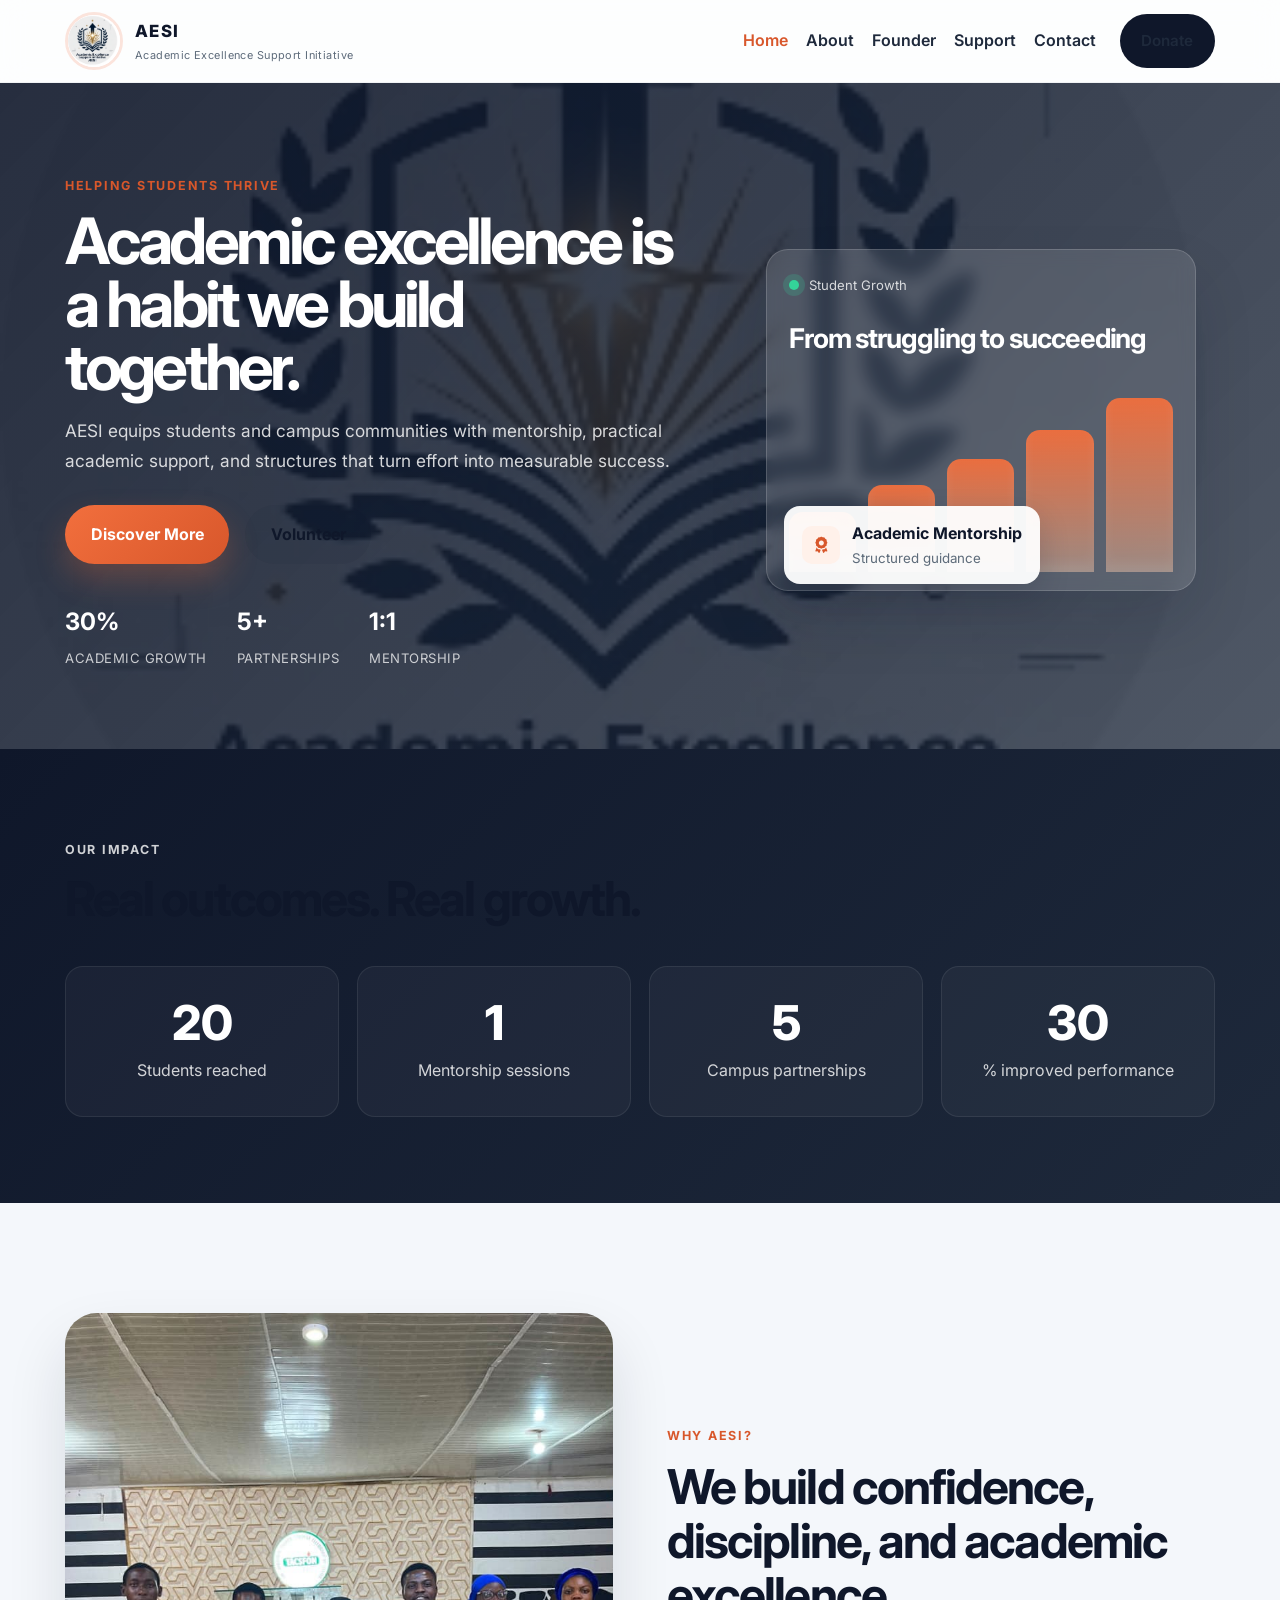
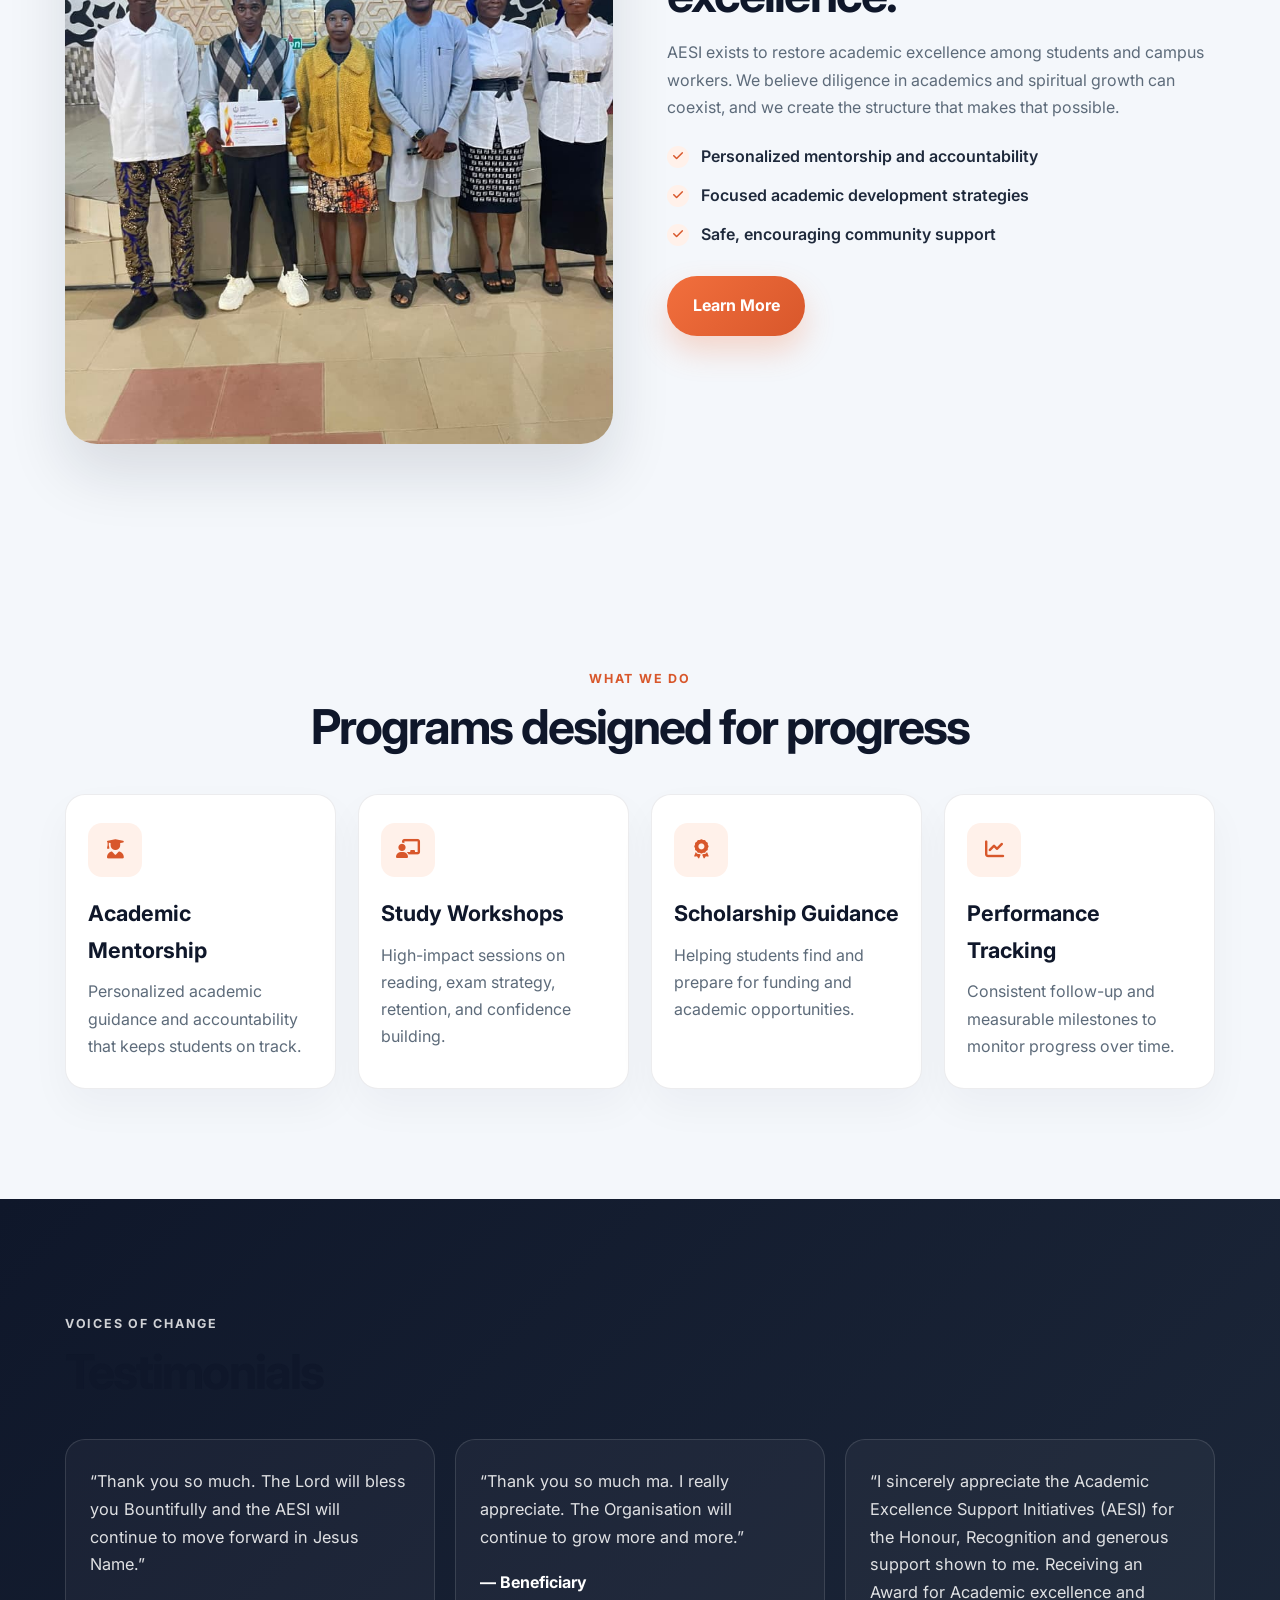
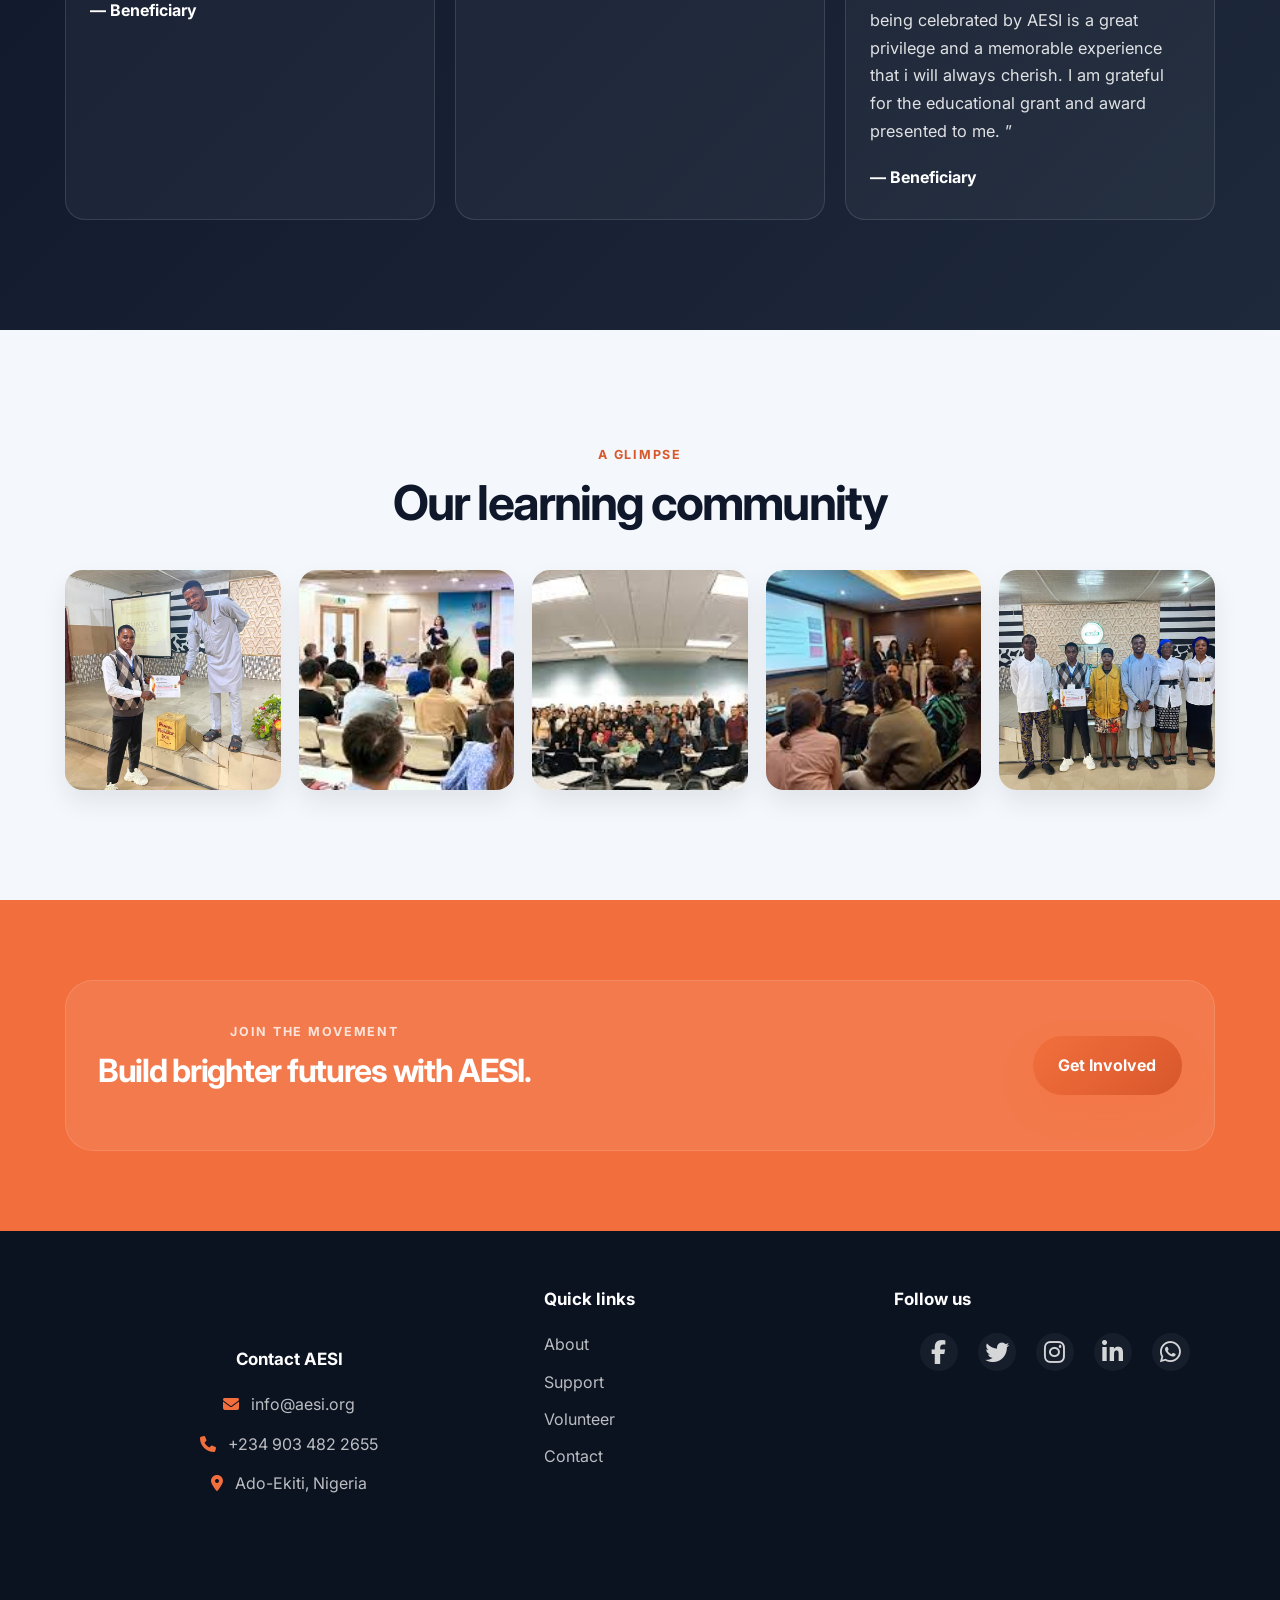
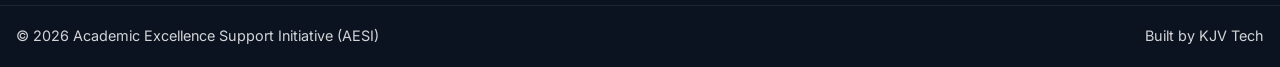
==== index.html @ e49e8447 "Initial commit" ====
<!DOCTYPE html>
<html lang="en">
<head>
  <meta charset="UTF-8">
  <meta name="viewport" content="width=device-width, initial-scale=1.0">
  <meta name="description" content="Academic Excellence Support Initiative (AESI) empowers students and campus communities through mentorship, academic support, and practical growth opportunities.">
  <title>Academic Excellence Support Initiative (AESI)</title>
  <link rel="preconnect" href="https://fonts.googleapis.com">
  <link rel="preconnect" href="https://fonts.gstatic.com" crossorigin>
  <link href="https://fonts.googleapis.com/css2?family=Inter:wght@400;500;600;700;800&display=swap" rel="stylesheet">
  <link rel="stylesheet" href="css/style.css">
  <link rel="stylesheet" href="https://cdnjs.cloudflare.com/ajax/libs/font-awesome/6.4.0/css/all.min.css">
</head>
<body>
  <header class="site-header">
    <div class="container nav-wrap">
      <a href="index.html" class="brand" aria-label="AESI home">
        <img src="images/logo.jpg" alt="AESI Logo" class="logo">
        <div>
          <span class="brand-name">AESI</span>
          <small>Academic Excellence Support Initiative</small>
        </div>
      </a>

      <button class="nav-toggle" aria-label="Toggle navigation" aria-expanded="false">
        <span></span>
        <span></span>
        <span></span>
      </button>

      <nav class="main-nav" aria-label="Main navigation">
        <ul>
          <li><a href="index.html" class="active">Home</a></li>
          <li><a href="about.html">About</a></li>
          <li><a href="founder.html">Founder</a></li>
          <li><a href="support.html">Support</a></li>
          <li><a href="contact.html">Contact</a></li>
        </ul>
        <a href="support.html" class="nav-cta">Donate</a>
      </nav>
    </div>
  </header>

  <main>
    <section class="hero">
      <div class="container hero-grid">
        <div class="hero-copy reveal">
          <span class="eyebrow">Helping students thrive</span>
          <h1>Academic excellence is a habit we build together.</h1>
          <p>
            AESI equips students and campus communities with mentorship, practical academic support,
            and structures that turn effort into measurable success.
          </p>
          <div class="hero-actions">
            <a href="about.html" class="btn primary">Discover More</a>
            <a href="volunteer.html" class="btn secondary">Volunteer</a>
          </div>
          <ul class="hero-metrics">
            <li><strong>30%</strong><span>academic growth</span></li>
            <li><strong>5+</strong><span>partnerships</span></li>
            <li><strong>1:1</strong><span>mentorship</span></li>
          </ul>
        </div>

        <div class="hero-visual reveal">
          <div class="hero-card main-card">
            <div class="card-top">
              <span class="status-dot"></span>
              <span>Student Growth</span>
            </div>
            <h3>From struggling to succeeding</h3>
            <div class="chart-bars" aria-label="Academic progress chart">
              <span style="height: 35%"></span>
              <span style="height: 50%"></span>
              <span style="height: 65%"></span>
              <span style="height: 82%"></span>
              <span style="height: 100%"></span>
            </div>
          </div>
          <div class="floating-badge">
            <i class="fas fa-award"></i>
            <div>
              <strong>Academic Mentorship</strong>
              <small>Structured guidance</small>
            </div>
          </div>
        </div>
      </div>
    </section>

    <section class="impact-section section-dark reveal">
      <div class="container">
        <div class="section-heading">
          <span class="eyebrow light">Our impact</span>
          <h2>Real outcomes. Real growth.</h2>
        </div>
        <div class="impact-grid">
          <div class="impact-item">
            <h3 class="counter" data-target="20">0+</h3>
            <p>Students reached</p>
          </div>
          <div class="impact-item">
            <h3 class="counter" data-target="1">0</h3>
            <p>Mentorship sessions</p>
          </div>
          <div class="impact-item">
            <h3 class="counter" data-target="5">0</h3>
            <p>Campus partnerships</p>
          </div>
          <div class="impact-item">
            <h3 class="counter" data-target="30">0</h3>
            <p>% improved performance</p>
          </div>
        </div>
      </div>
    </section>

    <section class="section why-section reveal">
      <div class="container why-grid">
        <div class="why-visual reveal">
          <img src="images/student.jpg" alt="Students studying together" class="why-img">
        </div>
        <div class="why-content reveal">
          <span class="eyebrow">Why AESI?</span>
          <h2>We build confidence, discipline, and academic excellence.</h2>
          <p>
            AESI exists to restore academic excellence among students and campus workers. We believe diligence in academics and spiritual growth can coexist, and we create the structure that makes that possible.
          </p>
          <ul class="check-list">
            <li>Personalized mentorship and accountability</li>
            <li>Focused academic development strategies</li>
            <li>Safe, encouraging community support</li>
          </ul>
          <a href="about.html" class="btn primary">Learn More</a>
        </div>
      </div>
    </section>

    <section class="section programs-section reveal">
      <div class="container">
        <div class="section-heading center">
          <span class="eyebrow">What we do</span>
          <h2>Programs designed for progress</h2>
        </div>

        <div class="program-grid">
          <article class="card reveal">
            <div class="icon-wrap"><i class="fas fa-user-graduate"></i></div>
            <h3>Academic Mentorship</h3>
            <p>Personalized academic guidance and accountability that keeps students on track.</p>
          </article>
          <article class="card reveal">
            <div class="icon-wrap"><i class="fas fa-chalkboard-teacher"></i></div>
            <h3>Study Workshops</h3>
            <p>High-impact sessions on reading, exam strategy, retention, and confidence building.</p>
          </article>
          <article class="card reveal">
            <div class="icon-wrap"><i class="fas fa-award"></i></div>
            <h3>Scholarship Guidance</h3>
            <p>Helping students find and prepare for funding and academic opportunities.</p>
          </article>
          <article class="card reveal">
            <div class="icon-wrap"><i class="fas fa-chart-line"></i></div>
            <h3>Performance Tracking</h3>
            <p>Consistent follow-up and measurable milestones to monitor progress over time.</p>
          </article>
        </div>
      </div>
    </section>

    <section class="section testimonials-section section-dark reveal">
      <div class="container">
        <div class="section-heading">
          <span class="eyebrow light">Voices of change</span>
          <h2>Testimonials</h2>
        </div>

        <div class="testimonial-grid">
          <div class="testimonial-card reveal">
            <p>“Thank you so much. The Lord will bless you Bountifully and the AESI will continue to move forward in Jesus Name.”</p>
            <h4>— Beneficiary</h4>
          </div>
          <div class="testimonial-card reveal">
            <p>“Thank you so much ma. I really appreciate. The Organisation will continue to grow more and more.”</p>
            <h4>— Beneficiary</h4>
          </div>
          <div class="testimonial-card reveal">
            <p>“I sincerely appreciate the Academic Excellence Support Initiatives (AESI) for the Honour, Recognition
              and generous support shown to me. Receiving an Award for Academic excellence and being celebrated by AESI is a great privilege and a memorable
              experience that i will always cherish. I am grateful for the educational grant and award presented to me. ”</p>
            <h4>— Beneficiary</h4>
          </div>
        </div>
      </div>
    </section>

    <section class="section gallery-section reveal">
      <div class="container">
        <div class="section-heading center">
          <span class="eyebrow">A glimpse</span>
          <h2>Our learning community</h2>
        </div>

        <div class="gallery-grid">
          <img src="images/gallery1.jpg" alt="AESI community activity" class="gallery-img reveal">
          <img src="images/gallery2.jpg" alt="Students collaborating" class="gallery-img reveal">
          <img src="images/gallery3.jpg" alt="Mentorship session" class="gallery-img reveal">
          <img src="images/gallery4.jpg" alt="Academic support discussion" class="gallery-img reveal">
          <img src="images/gallery5.jpg" alt="Academic excellence session" class="gallery-img reveal">
        </div>
      </div>
    </section>

    <section class="cta-section reveal">
      <div class="container cta-box">
        <div>
          <span class="eyebrow light">Join the movement</span>
          <h2>Build brighter futures with AESI.</h2>
        </div>
        <button id="ctaBtn" class="cta-button">Get Involved</button>
      </div>
    </section>
  </main>

  <footer class="site-footer">
    <div class="container footer-grid">
      <div class="contact-details reveal">
        <h3>Contact AESI</h3>
        <p><i class="fas fa-envelope"></i> <a href="mailto:info@aesi.org">info@aesi.org</a></p>
        <p><i class="fas fa-phone"></i> <a href="tel:+2349034822655">+234 903 482 2655</a></p>
        <p><i class="fas fa-map-marker-alt"></i> Ado-Ekiti, Nigeria</p>
      </div>

      <div class="footer-links reveal">
        <h3>Quick links</h3>
        <ul>
          <li><a href="about.html">About</a></li>
          <li><a href="support.html">Support</a></li>
          <li><a href="volunteer.html">Volunteer</a></li>
          <li><a href="contact.html">Contact</a></li>
        </ul>
      </div>

      <div class="footer-social reveal">
        <h3>Follow us</h3>
        <div class="social-links">
          <a href="#" aria-label="Facebook"><i class="fab fa-facebook-f"></i></a>
          <a href="#" aria-label="Twitter"><i class="fab fa-twitter"></i></a>
          <a href="#" aria-label="Instagram"><i class="fab fa-instagram"></i></a>
          <a href="#" aria-label="LinkedIn"><i class="fab fa-linkedin-in"></i></a>
          <a href="#" aria-label="WhatsApp"><i class="fab fa-whatsapp"></i></a>
        </div>
      </div>
    </div>

    <div class="footer-bottom">
      <p>© <span id="currentYear">2026</span> Academic Excellence Support Initiative (AESI)</p>
      <p>Built by KJV Tech</p>
    </div>
  </footer>

  <script src="js/script.js"></script>
</body>
</html>
---- css/style.css ----
:root {
  --primary: #f26f3d;
  --primary-dark: #d8572b;
  --primary-soft: #fff1ea;
  --secondary: #0f172a;
  --secondary-soft: #1e293b;
  --text: #1b2430;
  --muted: #5d6b7a;
  --bg: #f4f7fb;
  --surface: #ffffff;
  --surface-alt: #edf3ff;
  --border: rgba(15, 23, 42, 0.08);
  --shadow: 0 30px 60px rgba(15, 23, 42, 0.12);
  --radius: 22px;
}

* {
  margin: 0;
  padding: 0;
  box-sizing: border-box;
}

html {
  scroll-behavior: smooth;
}

body {
  font-family: 'Inter', sans-serif;
  background: var(--bg);
  color: var(--text);
  line-height: 1.7;
}

a {
  color: inherit;
  text-decoration: none;
}

img {
  max-width: 100%;
  display: block;
}

button, input, textarea, select {
  font: inherit;
}

.container {
  width: min(1150px, calc(100% - 32px));
  margin: 0 auto;
}

.section {
  padding: 110px 0;
}

.section-heading {
  margin-bottom: 40px;
}

.section-heading.center {
  text-align: center;
}

.section-heading h2 {
  font-size: clamp(2rem, 4vw, 3rem);
  line-height: 1.15;
  letter-spacing: -0.04em;
  color: var(--secondary);
  margin-top: 8px;
}

.eyebrow {
  display: inline-flex;
  align-items: center;
  gap: 8px;
  font-size: 0.78rem;
  letter-spacing: 0.14em;
  text-transform: uppercase;
  font-weight: 700;
  color: var(--primary-dark);
}

.eyebrow.light {
  color: rgba(255, 255, 255, 0.8);
}

.site-header {
  position: sticky;
  top: 0;
  z-index: 20;
  background: rgba(255, 255, 255, 0.8);
  backdrop-filter: blur(12px);
  border-bottom: 1px solid rgba(15, 23, 42, 0.05);
}

.nav-wrap {
  display: flex;
  align-items: center;
  justify-content: space-between;
  gap: 26px;
  min-height: 82px;
}

.brand {
  display: inline-flex;
  align-items: center;
  gap: 12px;
  min-width: 0;
}

.logo {
  width: 58px;
  height: 58px;
  object-fit: cover;
  border-radius: 50%;
  border: 3px solid rgba(242, 111, 61, 0.18);
}

.brand-name {
  display: block;
  font-size: 1.05rem;
  font-weight: 800;
  letter-spacing: 0.08em;
  color: var(--secondary);
  text-transform: uppercase;
}

.brand small {
  display: block;
  color: var(--muted);
  font-size: 0.68rem;
  letter-spacing: 0.04em;
}

.main-nav {
  display: flex;
  align-items: center;
  gap: 24px;
}

.main-nav ul {
  display: flex;
  list-style: none;
  gap: 18px;
  align-items: center;
}

.main-nav a {
  color: var(--secondary-soft);
  font-weight: 600;
  transition: color 0.2s ease;
}

.main-nav a:hover,
.main-nav a.active {
  color: var(--primary-dark);
}

.nav-cta,
.btn,
.cta-button {
  display: inline-flex;
  align-items: center;
  justify-content: center;
  border-radius: 999px;
  transition: transform 0.2s ease, box-shadow 0.2s ease, background 0.2s ease;
  border: none;
  cursor: pointer;
}

.nav-cta {
  background: var(--secondary);
  color: var(--surface);
  padding: 0.85rem 1.35rem;
  font-size: 0.95rem;
  font-weight: 700;
}

.btn,
.cta-button {
  padding: 1rem 1.6rem;
  font-weight: 700;
}

.btn.primary,
.cta-button {
  background: linear-gradient(135deg, var(--primary), var(--primary-dark));
  color: #fff;
  box-shadow: 0 15px 30px rgba(242, 111, 61, 0.25);
}

.btn.secondary {
  background: rgba(15, 23, 42, 0.06);
  color: var(--secondary);
}

.nav-cta:hover,
.btn:hover,
.cta-button:hover {
  transform: translateY(-2px);
}

.hero {
  position: relative;
  padding: 88px 0 80px;
  background: linear-gradient(135deg, rgba(15, 23, 42, 0.9), rgba(30, 41, 59, 0.78)), url('../images/hero.jpg') center/cover no-repeat;
  color: #fff;
}

.hero-grid {
  display: grid;
  grid-template-columns: 1.15fr 0.85fr;
  align-items: center;
  gap: 48px;
}

.hero-copy h1 {
  font-size: clamp(2.8rem, 5vw, 5rem);
  line-height: 0.98;
  letter-spacing: -0.06em;
  margin: 12px 0 18px;
  max-width: 620px;
}

.hero-copy p {
  max-width: 620px;
  font-size: 1.08rem;
  color: rgba(255, 255, 255, 0.82);
}

.hero-actions {
  display: flex;
  flex-wrap: wrap;
  gap: 16px;
  margin-top: 30px;
}

.hero-metrics {
  list-style: none;
  display: flex;
  flex-wrap: wrap;
  gap: 30px;
  margin-top: 38px;
}

.hero-metrics li {
  display: flex;
  flex-direction: column;
  gap: 4px;
}

.hero-metrics strong {
  font-size: 1.5rem;
  color: #fff;
}

.hero-metrics span {
  font-size: 0.82rem;
  color: rgba(255, 255, 255, 0.75);
  letter-spacing: 0.04em;
  text-transform: uppercase;
}

.hero-visual {
  position: relative;
  display: flex;
  justify-content: center;
  align-items: center;
  min-height: 430px;
}

.hero-card {
  width: min(100%, 430px);
  background: rgba(255, 255, 255, 0.12);
  border: 1px solid rgba(255, 255, 255, 0.16);
  backdrop-filter: blur(8px);
  border-radius: var(--radius);
  padding: 24px 22px 18px;
  box-shadow: var(--shadow);
}

.card-top {
  display: flex;
  align-items: center;
  gap: 10px;
  font-size: 0.82rem;
  color: rgba(255, 255, 255, 0.8);
  margin-bottom: 20px;
}

.status-dot {
  width: 10px;
  height: 10px;
  border-radius: 50%;
  background: #34d399;
  box-shadow: 0 0 0 6px rgba(52, 211, 153, 0.2);
}

.hero-card h3 {
  font-size: 1.7rem;
  margin-bottom: 20px;
  letter-spacing: -0.04em;
}

.chart-bars {
  height: 190px;
  display: flex;
  align-items: end;
  justify-content: space-between;
  gap: 12px;
  padding-top: 16px;
}

.chart-bars span {
  display: block;
  width: 100%;
  border-radius: 14px 14px 0 0;
  background: linear-gradient(180deg, rgba(242, 111, 61, 0.95), rgba(255, 196, 160, 0.4));
  box-shadow: inset 0 -8px 12px rgba(255, 255, 255, 0.08);
}

.floating-badge {
  position: absolute;
  left: 8%;
  bottom: 12%;
  display: inline-flex;
  align-items: center;
  gap: 12px;
  background: rgba(255, 255, 255, 0.95);
  color: var(--secondary);
  border-radius: 16px;
  padding: 14px 18px;
  box-shadow: 0 12px 30px rgba(15, 23, 42, 0.18);
}

.floating-badge i {
  display: inline-flex;
  width: 38px;
  height: 38px;
  align-items: center;
  justify-content: center;
  border-radius: 10px;
  background: var(--primary-soft);
  color: var(--primary-dark);
  font-size: 1rem;
}

.floating-badge strong,
.floating-badge small {
  display: block;
}

.floating-badge small {
  color: var(--muted);
}

.section-dark {
  background: linear-gradient(135deg, var(--secondary), var(--secondary-soft));
  color: #fff;
}

.impact-section {
  padding: 86px 0;
}

.impact-grid {
  display: grid;
  grid-template-columns: repeat(4, minmax(180px, 1fr));
  gap: 18px;
  margin-top: 24px;
}

.impact-item {
  background: rgba(255, 255, 255, 0.04);
  border: 1px solid rgba(255, 255, 255, 0.08);
  border-radius: 18px;
  padding: 32px 18px;
  text-align: center;
}

.impact-item .counter {
  color: #fff;
  font-size: clamp(2rem, 5vw, 3rem);
  line-height: 1;
  margin-bottom: 10px;
  font-weight: 800;
}

.impact-item p {
  color: rgba(255, 255, 255, 0.8);
}

.why-grid {
  display: grid;
  grid-template-columns: 1fr 1fr;
  gap: 54px;
  align-items: center;
}

.why-img {
  width: 100%;
  height: 100%;
  min-height: 420px;
  object-fit: cover;
  border-radius: 32px;
  box-shadow: var(--shadow);
}

.why-content h2 {
  font-size: clamp(2rem, 4vw, 3rem);
  letter-spacing: -0.04em;
  margin: 12px 0 18px;
  line-height: 1.12;
  color: var(--secondary);
}

.why-content p {
  color: var(--muted);
  margin-bottom: 22px;
}

.check-list {
  list-style: none;
  margin-bottom: 28px;
  display: grid;
  gap: 12px;
}

.check-list li {
  display: flex;
  align-items: center;
  gap: 12px;
  color: var(--secondary-soft);
  font-weight: 600;
}

.check-list li::before {
  content: '\f00c';
  font-family: 'Font Awesome 6 Free';
  font-weight: 900;
  width: 22px;
  height: 22px;
  display: inline-flex;
  align-items: center;
  justify-content: center;
  border-radius: 50%;
  background: var(--primary-soft);
  color: var(--primary-dark);
  font-size: 0.72rem;
}

.program-grid {
  display: grid;
  grid-template-columns: repeat(4, minmax(220px, 1fr));
  gap: 22px;
}

.card {
  background: var(--surface);
  border: 1px solid var(--border);
  border-radius: 20px;
  padding: 28px 22px;
  box-shadow: 0 18px 40px rgba(15, 23, 42, 0.04);
  transition: transform 0.2s ease, box-shadow 0.2s ease;
}

.card:hover {
  transform: translateY(-8px);
  box-shadow: 0 24px 40px rgba(15, 23, 42, 0.08);
}

.icon-wrap {
  width: 54px;
  height: 54px;
  border-radius: 14px;
  display: inline-flex;
  align-items: center;
  justify-content: center;
  background: var(--primary-soft);
  color: var(--primary-dark);
  font-size: 1.2rem;
  margin-bottom: 18px;
}

.card h3 {
  font-size: 1.35rem;
  margin-bottom: 10px;
  color: var(--secondary);
}

.card p {
  color: var(--muted);
}

.testimonial-grid {
  display: grid;
  grid-template-columns: repeat(3, minmax(220px, 1fr));
  gap: 20px;
}

.testimonial-card {
  border-radius: 20px;
  background: rgba(255, 255, 255, 0.04);
  border: 1px solid rgba(255, 255, 255, 0.12);
  padding: 28px 24px;
}

.testimonial-card p {
  color: rgba(255, 255, 255, 0.86);
  margin-bottom: 18px;
  font-size: 1.02rem;
}

.testimonial-card h4 {
  color: #fff;
  font-weight: 700;
}

.gallery-grid {
  display: grid;
  grid-template-columns: repeat(5, minmax(150px, 1fr));
  gap: 18px;
}

.gallery-img {
  width: 100%;
  height: 220px;
  object-fit: cover;
  border-radius: 18px;
  box-shadow: 0 12px 26px rgba(15, 23, 42, 0.08);
  transition: transform 0.25s ease;
}

.gallery-img:hover {
  transform: translateY(-6px);
}

.cta-section {
  background: linear-gradient(135deg, var(--primary), var(--primary-dark));
  padding: 28px 0;
}

.cta-box {
  display: flex;
  align-items: center;
  justify-content: space-between;
  gap: 24px;
  border-radius: 28px;
  background: rgba(255, 255, 255, 0.08);
  border: 1px solid rgba(255, 255, 255, 0.12);
  padding: 36px 32px;
}

.cta-box h2 {
  color: #fff;
  font-size: clamp(1.8rem, 3vw, 2.5rem);
  letter-spacing: -0.04em;
}

.site-footer {
  background: #0b1220;
  color: rgba(255, 255, 255, 0.82);
  padding-top: 54px;
}

.footer-grid {
  display: grid;
  grid-template-columns: 1.4fr 1fr 1fr;
  gap: 30px;
  padding-bottom: 38px;
}

.site-footer h3 {
  color: #fff;
  margin-bottom: 18px;
  font-size: 1.06rem;
}

.contact-details p,
.footer-links li,
.footer-social a {
  color: rgba(255, 255, 255, 0.72);
}

.contact-details p + p {
  margin-top: 12px;
}

.contact-details i {
  margin-right: 10px;
  color: var(--primary);
}

.footer-links ul {
  list-style: none;
  display: grid;
  gap: 10px;
}

.social-links {
  display: flex;
  flex-wrap: wrap;
  gap: 10px;
}

.social-links a {
  display: inline-flex;
  align-items: center;
  justify-content: center;
  width: 38px;
  height: 38px;
  border-radius: 50%;
  background: rgba(255, 255, 255, 0.05);
  color: #fff;
}

.footer-bottom {
  border-top: 1px solid rgba(255, 255, 255, 0.08);
  display: flex;
  align-items: center;
  justify-content: space-between;
  gap: 16px;
  padding: 18px 16px;
  text-align: center;
  font-size: 0.9rem;
}

.nav-toggle {
  display: none;
  width: 46px;
  height: 46px;
  border: none;
  background: rgba(15, 23, 42, 0.06);
  border-radius: 12px;
  justify-content: center;
  align-items: center;
  flex-direction: column;
  gap: 5px;
  cursor: pointer;
}

.nav-toggle span {
  width: 22px;
  height: 2px;
  background: var(--secondary);
  display: block;
  border-radius: 99px;
}

.reveal {
  opacity: 0;
  transform: translateY(28px);
  transition: opacity 0.8s ease, transform 0.8s ease;
}

.reveal.active {
  opacity: 1;
  transform: translateY(0);
}

@media (max-width: 980px) {
  .hero-grid,
  .why-grid,
  .program-grid,
  .testimonial-grid,
  .footer-grid {
    grid-template-columns: 1fr 1fr;
  }

  .program-grid {
    grid-template-columns: repeat(2, minmax(220px, 1fr));
  }

  .testimonial-grid {
    grid-template-columns: 1fr;
  }

  .gallery-grid {
    grid-template-columns: repeat(3, minmax(150px, 1fr));
  }
}

@media (max-width: 760px) {
  .nav-toggle {
    display: inline-flex;
  }

  .main-nav {
    position: absolute;
    left: 16px;
    right: 16px;
    top: calc(100% + 10px);
    padding: 18px 16px;
    background: rgba(255, 255, 255, 0.96);
    border: 1px solid var(--border);
    border-radius: 18px;
    box-shadow: var(--shadow);
    display: none;
    flex-direction: column;
    align-items: stretch;
  }

  .main-nav.open {
    display: flex;
  }

  .main-nav ul {
    flex-direction: column;
    align-items: flex-start;
    gap: 10px;
  }

  .main-nav .nav-cta {
    width: 100%;
    margin-top: 10px;
  }

  .hero-grid,
  .why-grid,
  .impact-grid,
  .program-grid,
  .footer-grid,
  .cta-box {
    grid-template-columns: 1fr;
    display: grid;
  }

  .hero {
    padding-top: 60px;
  }

  .hero-visual {
    min-height: 300px;
  }

  .floating-badge {
    left: 12px;
    bottom: 20px;
  }

  .gallery-grid {
    grid-template-columns: repeat(2, minmax(150px, 1fr));
  }

  .footer-bottom {
    flex-direction: column;
  }
}

@media (max-width: 480px) {
  .section {
    padding: 82px 0;
  }

  .hero-copy h1 {
    font-size: 2.5rem;
  }

  .hero-actions {
    flex-direction: column;
    align-items: stretch;
  }

  .btn,
  .cta-button,
  .nav-cta {
    width: 100%;
  }

  .gallery-grid {
    grid-template-columns: 1fr;
  }
}

@media (prefers-reduced-motion: reduce) {
  html {
    scroll-behavior: auto;
  }

  *, *::before, *::after {
    animation-duration: 0.01ms !important;
    animation-iteration-count: 1 !important;
    transition-duration: 0.01ms !important;
  }
}

.page-banner {
  background: linear-gradient(135deg, rgba(15, 23, 42, 0.92), rgba(30, 41, 59, 0.82)), url('../images/hero.jpg') center/cover no-repeat;
  padding: 96px 0 72px;
  color: #fff;
}

.page-banner-inner {
  max-width: 760px;
}

.page-banner h1 {
  font-size: clamp(2.4rem, 4vw, 4.1rem);
  line-height: 1.05;
  letter-spacing: -0.06em;
  margin: 12px 0 16px;
}

.page-banner p {
  color: rgba(255, 255, 255, 0.82);
  font-size: 1.06rem;
}

.section-soft {
  background: #eef4ff;
}

.intro-block {
  max-width: 860px;
}

.intro-block p {
  color: var(--muted);
  font-size: 1.08rem;
}

.mission-grid {
  display: grid;
  grid-template-columns: repeat(2, minmax(260px, 1fr));
  gap: 22px;
}

.info-card {
  background: var(--surface);
  border: 1px solid var(--border);
  border-radius: 20px;
  padding: 32px 24px;
  box-shadow: 0 18px 40px rgba(15, 23, 42, 0.04);
}

.primary-card {
  background: linear-gradient(135deg, var(--primary), var(--primary-dark));
  color: #fff;
}

.primary-card p,
.primary-card .eyebrow {
  color: rgba(255, 255, 255, 0.82);
}

.primary-card h3,
.info-card h3 {
  margin: 14px 0 12px;
  line-height: 1.3;
  font-size: clamp(1.5rem, 2vw, 2rem);
}

.primary-card p,
.info-card p {
  color: var(--muted);
}

.values-grid {
  display: grid;
  grid-template-columns: repeat(4, minmax(200px, 1fr));
  gap: 22px;
  margin-top: 24px;
}

.value-card {
  background: var(--surface);
  color: var(--secondary);
  border-radius: 20px;
  padding: 26px 18px;
  border: 1px solid var(--border);
  box-shadow: 0 18px 40px rgba(15, 23, 42, 0.04);
}

.section-dark .value-card {
  background: rgba(255, 255, 255, 0.04);
  border-color: rgba(255, 255, 255, 0.12);
  color: #fff;
}

.value-card i {
  display: inline-flex;
  margin-bottom: 16px;
  color: var(--primary-dark);
}

.value-card h4 {
  margin-bottom: 8px;
  font-size: 1.2rem;
}

.value-card p {
  color: inherit;
  opacity: 0.8;
}

.process-list {
  max-width: 760px;
  margin: 0 auto;
  list-style: none;
  display: grid;
  gap: 16px;
  counter-reset: step;
}

.process-list li {
  background: var(--surface);
  border: 1px solid var(--border);
  border-radius: 18px;
  padding: 18px 24px;
  font-weight: 600;
  color: var(--secondary);
  display: flex;
  gap: 16px;
  align-items: center;
}

.process-list li::before {
  counter-increment: step;
  content: counter(step);
  width: 34px;
  height: 34px;
  border-radius: 50%;
  display: inline-flex;
  align-items: center;
  justify-content: center;
  background: var(--primary-soft);
  color: var(--primary-dark);
  font-weight: 800;
}

.timeline-section {
  background: #f6f8fb;
}

.timeline-container {
  position: relative;
  max-width: 760px;
  margin: 30px auto 0;
  padding-left: 34px;
}

.timeline-container::before {
  content: '';
  position: absolute;
  left: 8px;
  top: 0;
  width: 3px;
  height: 100%;
  background: rgba(242, 111, 61, 0.25);
}

.timeline-item {
  position: relative;
  margin-bottom: 28px;
  background: var(--surface);
  border: 1px solid var(--border);
  border-radius: 18px;
  padding: 18px 20px 18px 30px;
  opacity: 0;
  transform: translateX(-22px);
  transition: all 0.8s ease;
}

.timeline-item::before {
  content: '';
  position: absolute;
  left: -23px;
  top: 18px;
  width: 16px;
  height: 16px;
  border-radius: 50%;
  background: var(--primary);
  border: 4px solid #fff;
  box-shadow: 0 0 0 4px rgba(242, 111, 61, 0.15);
}

.timeline-date {
  font-weight: 800;
  color: var(--primary-dark);
  margin-bottom: 6px;
}

.timeline-content h3 {
  font-size: 1.25rem;
  margin-bottom: 6px;
  color: var(--secondary);
}

.timeline-content p {
  color: var(--muted);
}

.timeline-item.active {
  opacity: 1;
  transform: translateX(0);
}

.founder-container {
  display: grid;
  grid-template-columns: 0.9fr 1.1fr;
  align-items: center;
  gap: 38px;
}

.founder-image img {
  width: 100%;
  max-width: 420px;
  border-radius: 28px;
  box-shadow: var(--shadow);
  margin: 0 auto;
}

.founder-message h2 {
  font-size: clamp(2rem, 3vw, 2.8rem);
  letter-spacing: -0.04em;
  color: var(--secondary);
  margin: 10px 0 12px;
}

.founder-message h4 {
  font-size: 1.05rem;
  color: var(--primary-dark);
  margin-bottom: 18px;
}

.founder-message p {
  color: var(--muted);
  margin-bottom: 28px;
}

.founder-video {
  padding-top: 0;
}

.video-container {
  position: relative;
  width: min(840px, 100%);
  margin: 0 auto;
  border-radius: 24px;
  overflow: hidden;
  box-shadow: var(--shadow);
  background: #000;
}

.video-container iframe {
  width: 100%;
  min-height: 420px;
  border: none;
  display: block;
}

.contact-grid,
.donate-layout,
.volunteer-layout,
.contribution-grid {
  display: grid;
  grid-template-columns: 0.95fr 1.05fr;
  gap: 30px;
  align-items: start;
}

.contact-points {
  display: grid;
  gap: 18px;
  margin-top: 28px;
}

.contact-item {
  display: flex;
  gap: 16px;
  align-items: flex-start;
  padding: 20px 18px;
  border-radius: 18px;
  background: var(--surface);
  border: 1px solid var(--border);
}

.contact-item i {
  display: inline-flex;
  width: 42px;
  height: 42px;
  align-items: center;
  justify-content: center;
  border-radius: 12px;
  background: var(--primary-soft);
  color: var(--primary-dark);
}

.contact-item h3 {
  margin-bottom: 6px;
  color: var(--secondary);
}

.form-shell {
  background: var(--surface);
  border: 1px solid var(--border);
  padding: 24px;
  border-radius: 22px;
  box-shadow: 0 20px 48px rgba(15, 23, 42, 0.04);
}

.form-shell h3 {
  color: var(--secondary);
  font-size: 1.6rem;
  margin-bottom: 16px;
}

.modern-form {
  display: grid;
  gap: 12px;
}

.modern-form label {
  font-weight: 600;
  color: var(--secondary);
}

.modern-form input,
.modern-form select,
.modern-form textarea {
  width: 100%;
  border: 1px solid rgba(15, 23, 42, 0.12);
  background: #f8fafc;
  border-radius: 12px;
  padding: 0.9rem 1rem;
  color: var(--secondary);
  transition: border-color 0.2s ease, box-shadow 0.2s ease;
}

.modern-form input:focus,
.modern-form select:focus,
.modern-form textarea:focus {
  outline: none;
  border-color: rgba(242, 111, 61, 0.5);
  box-shadow: 0 0 0 4px rgba(242, 111, 61, 0.12);
}

.modern-form textarea {
  min-height: 120px;
  resize: vertical;
}

.alt-shell {
  background: linear-gradient(180deg, #fff7f3, #fffaf6);
}

.donation-copy,
.volunteer-copy {
  padding-right: 12px;
}

.donation-copy p,
.volunteer-copy p {
  color: var(--muted);
  margin-bottom: 24px;
}

.mini-stats {
  display: flex;
  gap: 18px;
  flex-wrap: wrap;
}

.mini-stats div {
  background: var(--surface);
  border: 1px solid var(--border);
  border-radius: 16px;
  padding: 20px 18px;
  min-width: 160px;
}

.mini-stats strong {
  display: block;
  font-size: 1.4rem;
  color: var(--secondary);
}

.mini-stats span {
  color: var(--muted);
  font-size: 0.9rem;
}

.support-cards {
  display: grid;
  grid-template-columns: repeat(3, minmax(220px, 1fr));
  gap: 24px;
  margin-top: 32px;
}

.support-cards .card {
  text-align: left;
}

.support-cards .card .btn {
  margin-top: 18px;
}

.impact-counters {
  display: grid;
  grid-template-columns: repeat(3, minmax(180px, 1fr));
  gap: 18px;
  margin-top: 28px;
}

.counter-card {
  background: linear-gradient(135deg, var(--primary), var(--primary-dark));
  border-radius: 18px;
  padding: 30px 20px;
  text-align: center;
  color: #fff;
}

.counter-card h3 {
  font-size: clamp(2rem, 4vw, 3rem);
  margin-bottom: 8px;
}

.counter-card p {
  color: rgba(255, 255, 255, 0.8);
}

.bank-card {
  max-width: 760px;
  margin: 0 auto;
  background: var(--surface);
  border: 1px solid var(--border);
  border-radius: 24px;
  box-shadow: var(--shadow);
  padding: 30px 24px;
}

.bank-card h2 {
  margin-bottom: 20px;
  color: var(--secondary);
}

.bank-row {
  display: flex;
  justify-content: space-between;
  gap: 16px;
  padding: 18px 0;
  border-bottom: 1px solid rgba(15, 23, 42, 0.08);
}

.bank-row span {
  color: var(--muted);
}

.bank-row strong {
  color: var(--secondary);
  text-align: right;
}

.bank-card p {
  margin-top: 18px;
  color: var(--muted);
}

.thankyou-section {
  min-height: calc(100vh - 200px);
  display: grid;
  place-items: center;
  padding: 80px 16px;
}

.thankyou-card {
  max-width: 620px;
  width: 100%;
  background: var(--surface);
  border: 1px solid var(--border);
  border-radius: 24px;
  box-shadow: var(--shadow);
  padding: 42px 28px;
  text-align: center;
}

.thankyou-card i {
  display: inline-flex;
  width: 76px;
  height: 76px;
  border-radius: 50%;
  align-items: center;
  justify-content: center;
  background: rgba(52, 211, 153, 0.12);
  color: #0f9f6e;
  font-size: 2.3rem;
  margin-bottom: 18px;
}

.thankyou-card h1 {
  color: var(--secondary);
  margin-bottom: 12px;
  font-size: clamp(2rem, 5vw, 3rem);
}

.thankyou-card p {
  color: var(--muted);
  margin-bottom: 26px;
  font-size: 1.04rem;
}

.opportunity-list {
  display: grid;
  gap: 16px;
  margin-top: 20px;
}

.opportunity-item {
  background: var(--surface-alt);
  border: 1px solid rgba(15, 23, 42, 0.06);
  border-radius: 16px;
  padding: 18px 16px;
}

.opportunity-item strong,
.opportunity-item span {
  display: block;
}

.opportunity-item span {
  color: var(--muted);
  margin-top: 6px;
}

@media (max-width: 980px) {
  .mission-grid,
  .values-grid,
  .contact-grid,
  .donate-layout,
  .volunteer-layout,
  .contribution-grid,
  .support-cards,
  .impact-counters {
    grid-template-columns: 1fr 1fr;
  }

  .support-cards,
  .impact-counters,
  .values-grid {
    grid-template-columns: repeat(2, minmax(200px, 1fr));
  }
}

@media (max-width: 760px) {
  .mission-grid,
  .values-grid,
  .contact-grid,
  .donate-layout,
  .volunteer-layout,
  .contribution-grid,
  .support-cards,
  .impact-counters,
  .footer-grid {
    grid-template-columns: 1fr;
  }

  .cta-box {
    display: grid;
    grid-template-columns: 1fr;
  }

  .bank-row {
    flex-direction: column;
    align-items: flex-start;
  }

  .bank-row strong {
    text-align: left;
  }
}
  background: var(--white);
  border-radius: 12px;
  box-shadow: 0 10px 30px rgba(0,0,0,0.1);
  text-align: left;
}

.donation-form h2 {
  text-align: center;
  margin-bottom: 20px;
  color: var(--primary);
}

.donation-form p {
  text-align: center;
  margin-bottom: 30px;
}

.form-container label {
  display: block;
  margin-bottom: 8px;
  font-weight: 500;
}

.form-container input,
.form-container select {
  width: 100%;
  padding: 12px 15px;
  margin-bottom: 20px;
  border: 1px solid #ccc;
  border-radius: 6px;
  font-size: 1rem;
}

.form-container input:focus,
.form-container select:focus {
  outline: none;
  border-color: var(--primary);
  box-shadow: 0 0 5px rgba(193,42,21,0.5);
}

.form-container .btn {
  width: 100%;
  padding: 14px;
  background: var(--primary);
  color: var(--white);
  border: none;
  border-radius: 6px;
  font-weight: bold;
  cursor: pointer;
  transition: 0.3s ease;
}

.form-container .btn:hover {
  background: var(--dark);
}

/* Volunteer Form */
.volunteer-form {
  padding: 80px 20px;
  max-width: 700px;
  margin: auto;
  background: var(--white);
  border-radius: 12px;
  box-shadow: 0 10px 30px rgba(0,0,0,0.1);
  text-align: left;
}

.volunteer-form h2 {
  text-align: center;
  margin-bottom: 20px;
  color: var(--primary);
}

.volunteer-form p {
  text-align: center;
  margin-bottom: 30px;
}

.volunteer-form label {
  display: block;
  margin-bottom: 8px;
  font-weight: 500;
}

.volunteer-form input,
.volunteer-form select {
  width: 100%;
  padding: 12px 15px;
  margin-bottom: 20px;
  border: 1px solid #ccc;
  border-radius: 6px;
  font-size: 1rem;
}

.volunteer-form input:focus,
.volunteer-form select:focus {
  outline: none;
  border-color: var(--primary);
  box-shadow: 0 0 5px rgba(193,42,21,0.5);
}

.volunteer-form .btn {
  display: inline-block;
  padding: 14px;
  background: var(--primary);
  color: var(--white);
  border: none;
  border-radius: 6px;
  font-weight: bold;
  cursor: pointer;
  transition: 0.3s ease;
  margin-top: 10px;
  text-align: center;
  text-decoration: none;
}

.volunteer-form .btn:hover {
  background: var(--dark);
}

/* ===== SUPPORT / CONTRIBUTION PAGE ===== */

/* Section Titles */
.support-resources h2,
.support-sponsors h2 {
  font-size: 2rem;
  color: var(--primary);
  margin-bottom: 15px;
  position: relative;
}

.support-resources h2::after,
.support-sponsors h2::after {
  content: '';
  width: 50px;
  height: 3px;
  background: var(--primary);
  display: block;
  margin: 10px auto 20px auto;
  border-radius: 3px;
}

/* Section Paragraph */
.support-resources p,
.support-sponsors p {
  max-width: 700px;
  margin: 0 auto 30px auto;
  font-size: 1.1rem;
  color: var(--text-dark);
  line-height: 1.6;
}

/* Forms Styling */
form {
  max-width: 600px;
  margin: 0 auto 50px auto;
  background: var(--white);
  padding: 40px 30px;
  border-radius: 10px;
  box-shadow: 0 15px 40px rgba(0, 0, 0, 0.1);
}

form label {
  display: block;
  margin-bottom: 6px;
  font-weight: 600;
  color: var(--dark);
}

form input,
form select,
form textarea {
  width: 100%;
  padding: 12px 15px;
  margin-bottom: 20px;
  border-radius: 6px;
  border: 1px solid #ccc;
  font-size: 1rem;
  transition: 0.3s ease;
}

form input:focus,
form select:focus,
form textarea:focus {
  border-color: var(--primary);
  outline: none;
  box-shadow: 0 0 8px rgba(193, 42, 21, 0.3);
}

form textarea {
  min-height: 100px;
  resize: vertical;
}

/* Submit Buttons */
form button {
  background: var(--primary);
  color: var(--white);
  border: none;
  padding: 14px 25px;
  font-weight: bold;
  cursor: pointer;
  border-radius: 6px;
  transition: 0.3s ease;
}

form button:hover {
  background: var(--dark);
}

/* CTA Section */
.cta-section {
  background: var(--primary);
  color: var(--white);
  padding: 80px 20px;
  text-align: center;
}

.cta-section h2 {
  font-size: 2rem;
  margin-bottom: 15px;
}

.cta-section p {
  margin-bottom: 30px;
  font-size: 1.1rem;
}

/* Responsive */
@media (max-width: 768px) {
  form {
    padding: 30px 20px;
  }

  .support-resources h2,
  .support-sponsors h2,
  .cta-section h2 {
    font-size: 1.8rem;
  }

  .cta-section p,
  .support-resources p,
  .support-sponsors p {
    font-size: 1rem;
  }
}

/* Reveal Animations */
.reveal {
  opacity: 0;
  transform: translateY(40px);
  transition: all 0.8s ease;
}

.reveal.active {
  opacity: 1;
  transform: translateY(0);
}

/* Dark Section Override for Sponsors */
.support-sponsors.dark-section {
  background: var(--dark);
  color: var(--white);
}

.support-sponsors.dark-section h2 {
  color: var(--white);
}

.support-sponsors.dark-section p {
  color: #ddd;
}

.support-sponsors.dark-section form {
  background: #1a1a1a;
}

.support-sponsors.dark-section form input,
.support-sponsors.dark-section form select,
.support-sponsors.dark-section form textarea {
  background: #2b2b2b;
  color: #fff;
  border: 1px solid #444;
}

.support-sponsors.dark-section form input:focus,
.support-sponsors.dark-section form select:focus,
.support-sponsors.dark-section form textarea:focus {
  border-color: var(--primary);
  box-shadow: 0 0 8px rgba(193, 42, 21, 0.5);
}

.support-sponsors.dark-section form button {
  background: var(--primary);
}

.support-sponsors.dark-section form button:hover {
  background: var(--white);
  color: var(--primary);
}

/* ===== CONTACT FORM ===== */
.contact-form {
  max-width: 700px;
  margin: auto;
  padding: 60px 20px;
  background: var(--white);
  border-radius: 10px;
  box-shadow: 0 10px 30px rgba(0,0,0,0.1);
  text-align: left;
}

.contact-form label {
  display: block;
  margin-bottom: 6px;
  font-weight: 600;
}

.contact-form input,
.contact-form textarea {
  width: 100%;
  padding: 14px;
  margin-bottom: 20px;
  border: 1px solid #ccc;
  border-radius: 6px;
  font-size: 1rem;
}

.contact-form textarea {
  min-height: 150px;
  resize: vertical;
}

/* ===== CONTACT DETAILS ===== */
.contact-details {
  text-align: center;
  padding: 60px 20px;
}

.contact-details p {
  margin: 10px 0;
  font-size: 1rem;
}

.social-links {
  margin-top: 20px;
  display: flex;
  justify-content: center;
  gap: 20px;
}

.social-links img {
  width: 40px;
  height: 40px;
  transition: transform 0.3s ease;
}

.social-links img:hover {
  transform: scale(1.1);
}

/* ===== ICONS ===== */
.contact-details i {
  margin-right: 8px;
  color: var(--primary);
}

.social-links a {
  font-size: 1.5rem;
  color: var(--white);
  transition: transform 0.3s ease, color 0.3s ease;
}

.social-links a:hover {
  transform: scale(1.2);
  color: var(--primary);
}

/* THANK YOU PAGE */

.thankyou-section{
  height:80vh;
  display:flex;
  justify-content:center;
  align-items:center;
  background:#f7f7f7;
  text-align:center;
}

.thankyou-card{
  background:white;
  padding:50px;
  border-radius:10px;
  box-shadow:0 10px 25px rgba(0,0,0,0.1);
  max-width:500px;
}

.thankyou-card i{
  font-size:60px;
  color:#C12A15;
  margin-bottom:20px;
}

.thankyou-card h1{
  font-size:36px;
  margin-bottom:10px;
}

.thankyou-card p{
  margin-bottom:20px;
  line-height:1.6;
}
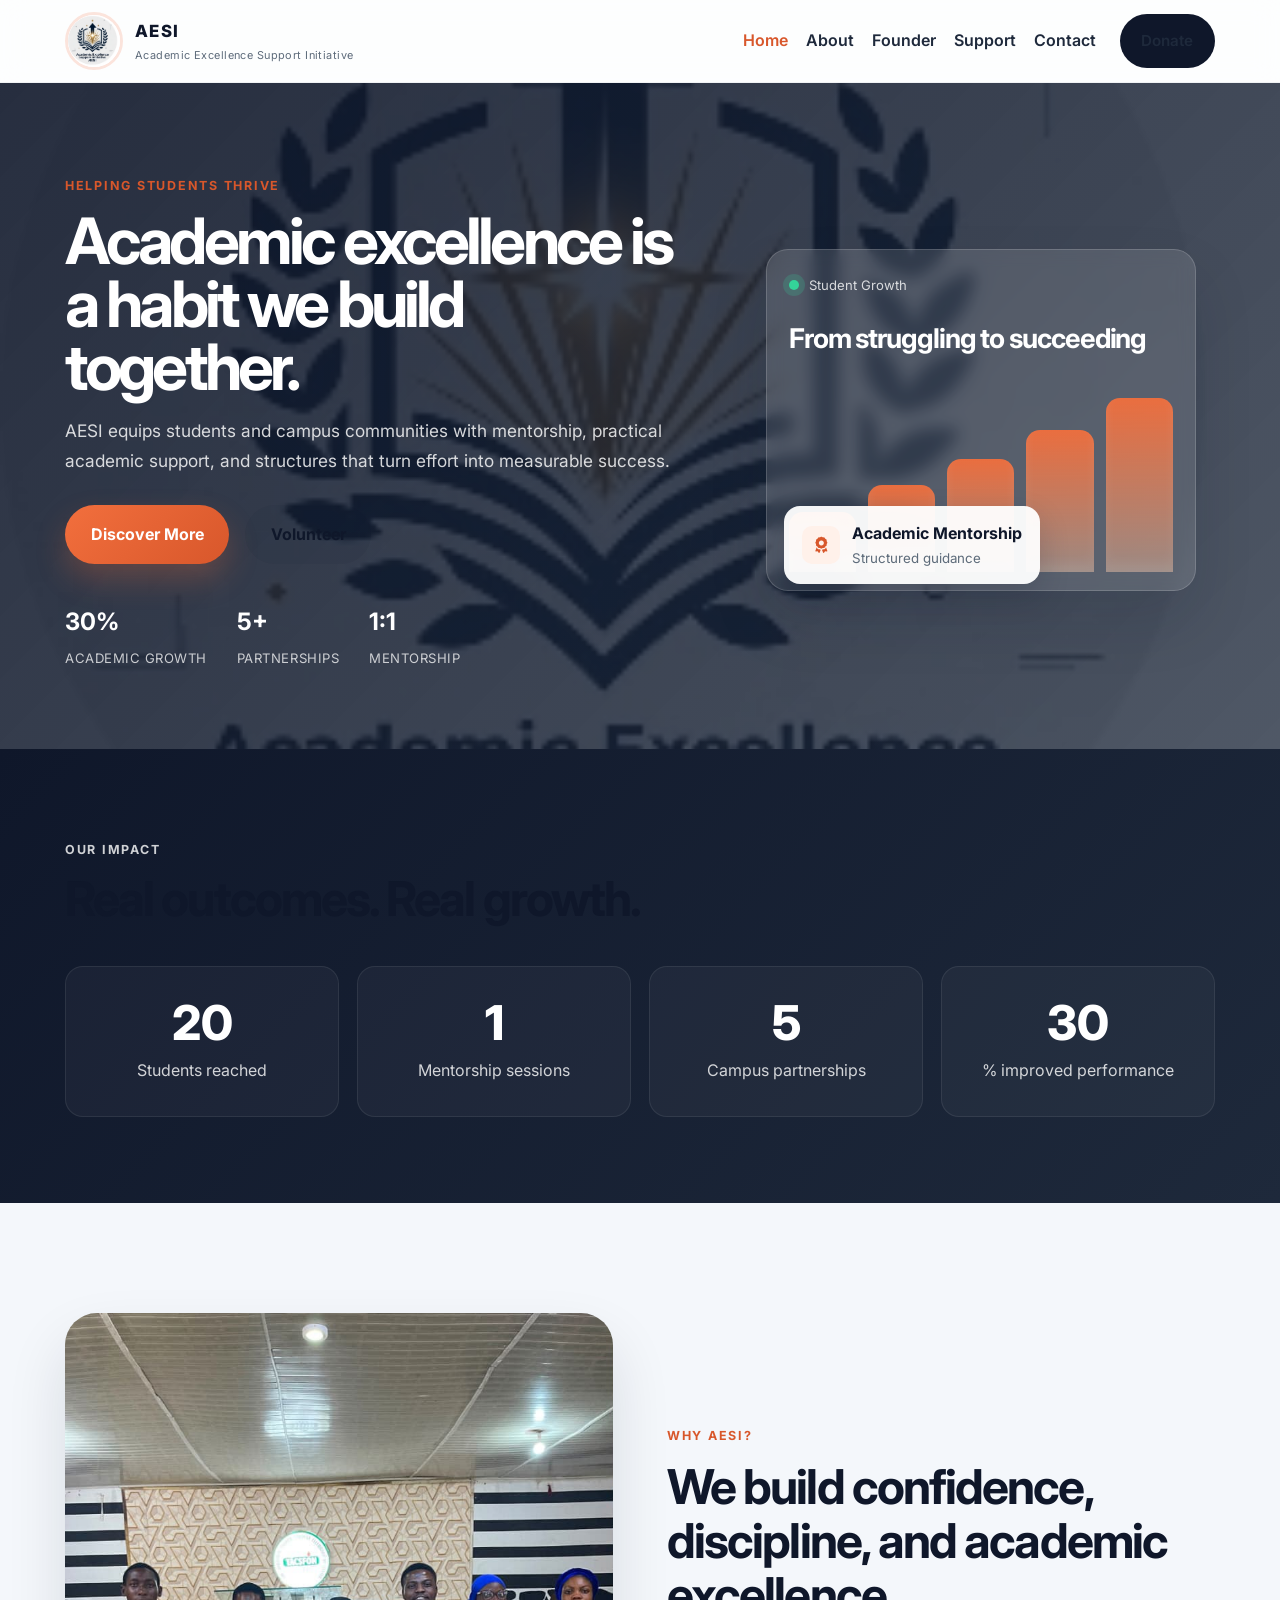
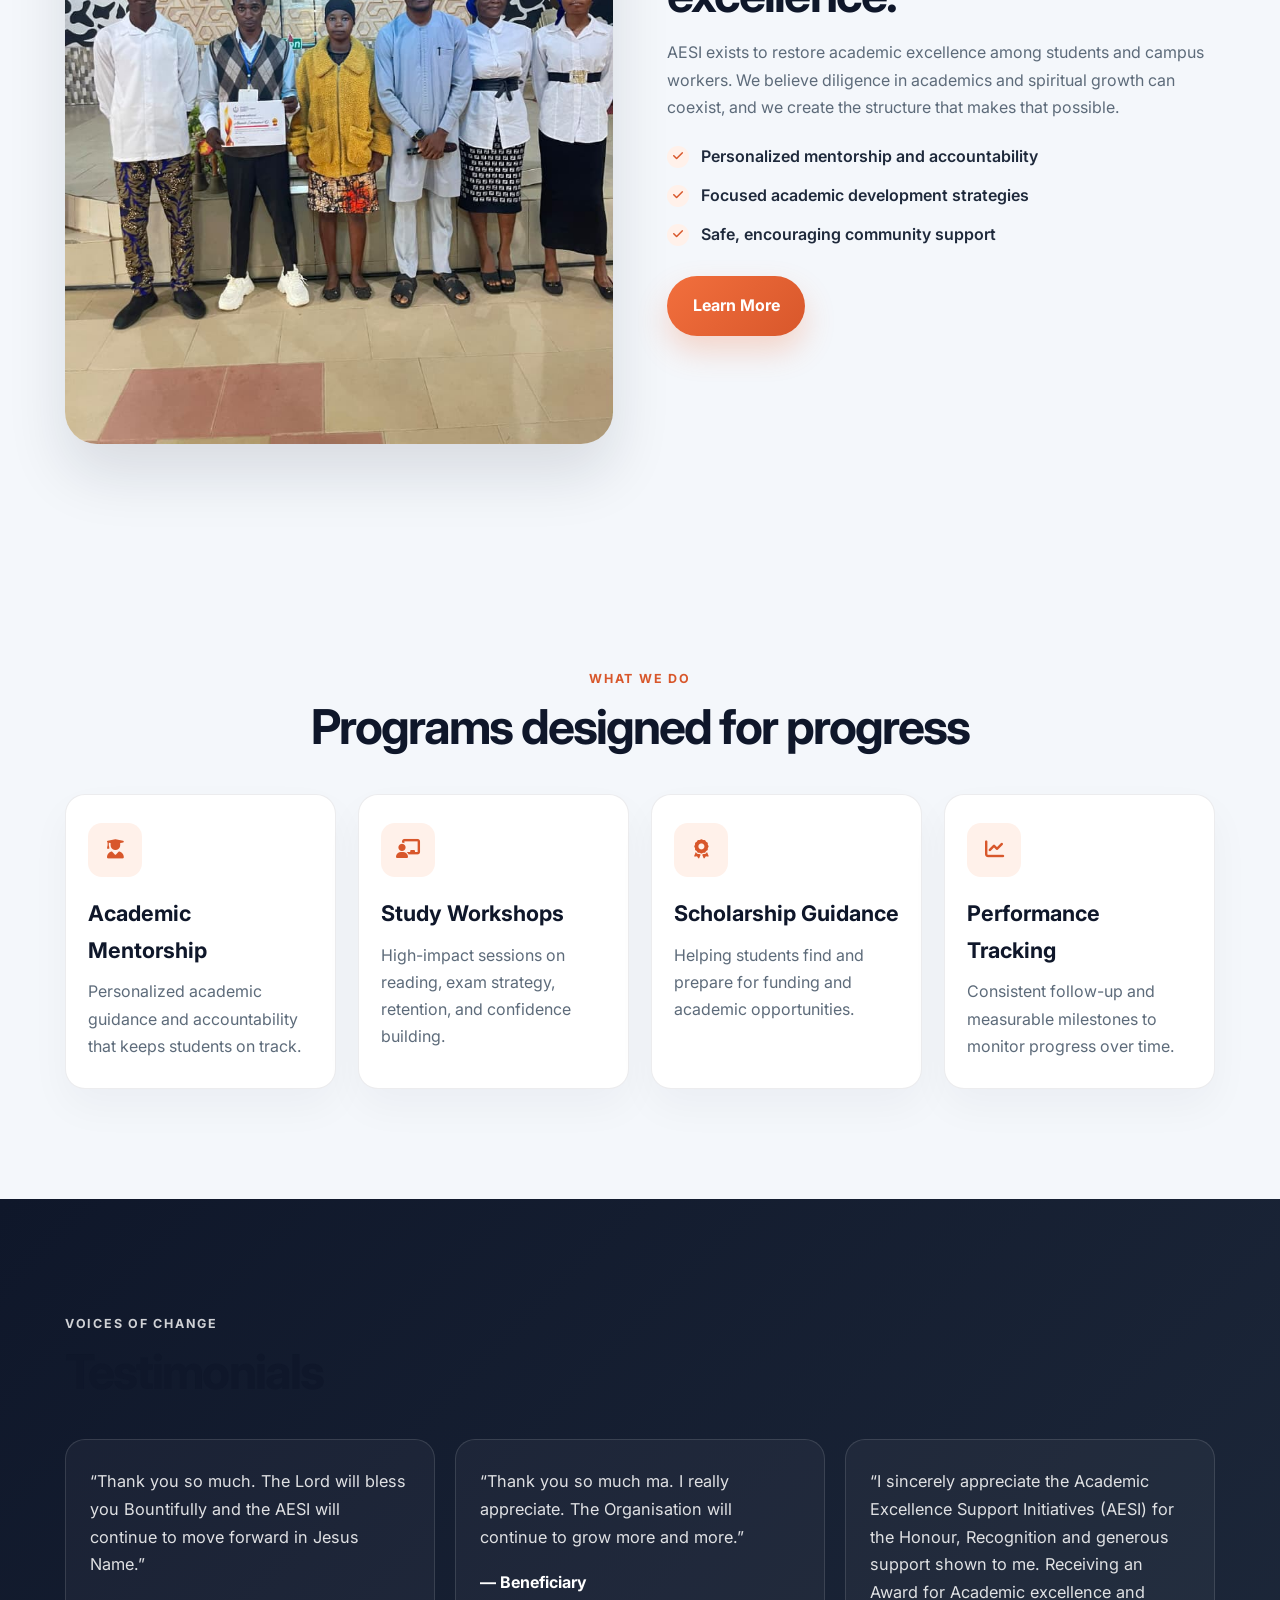
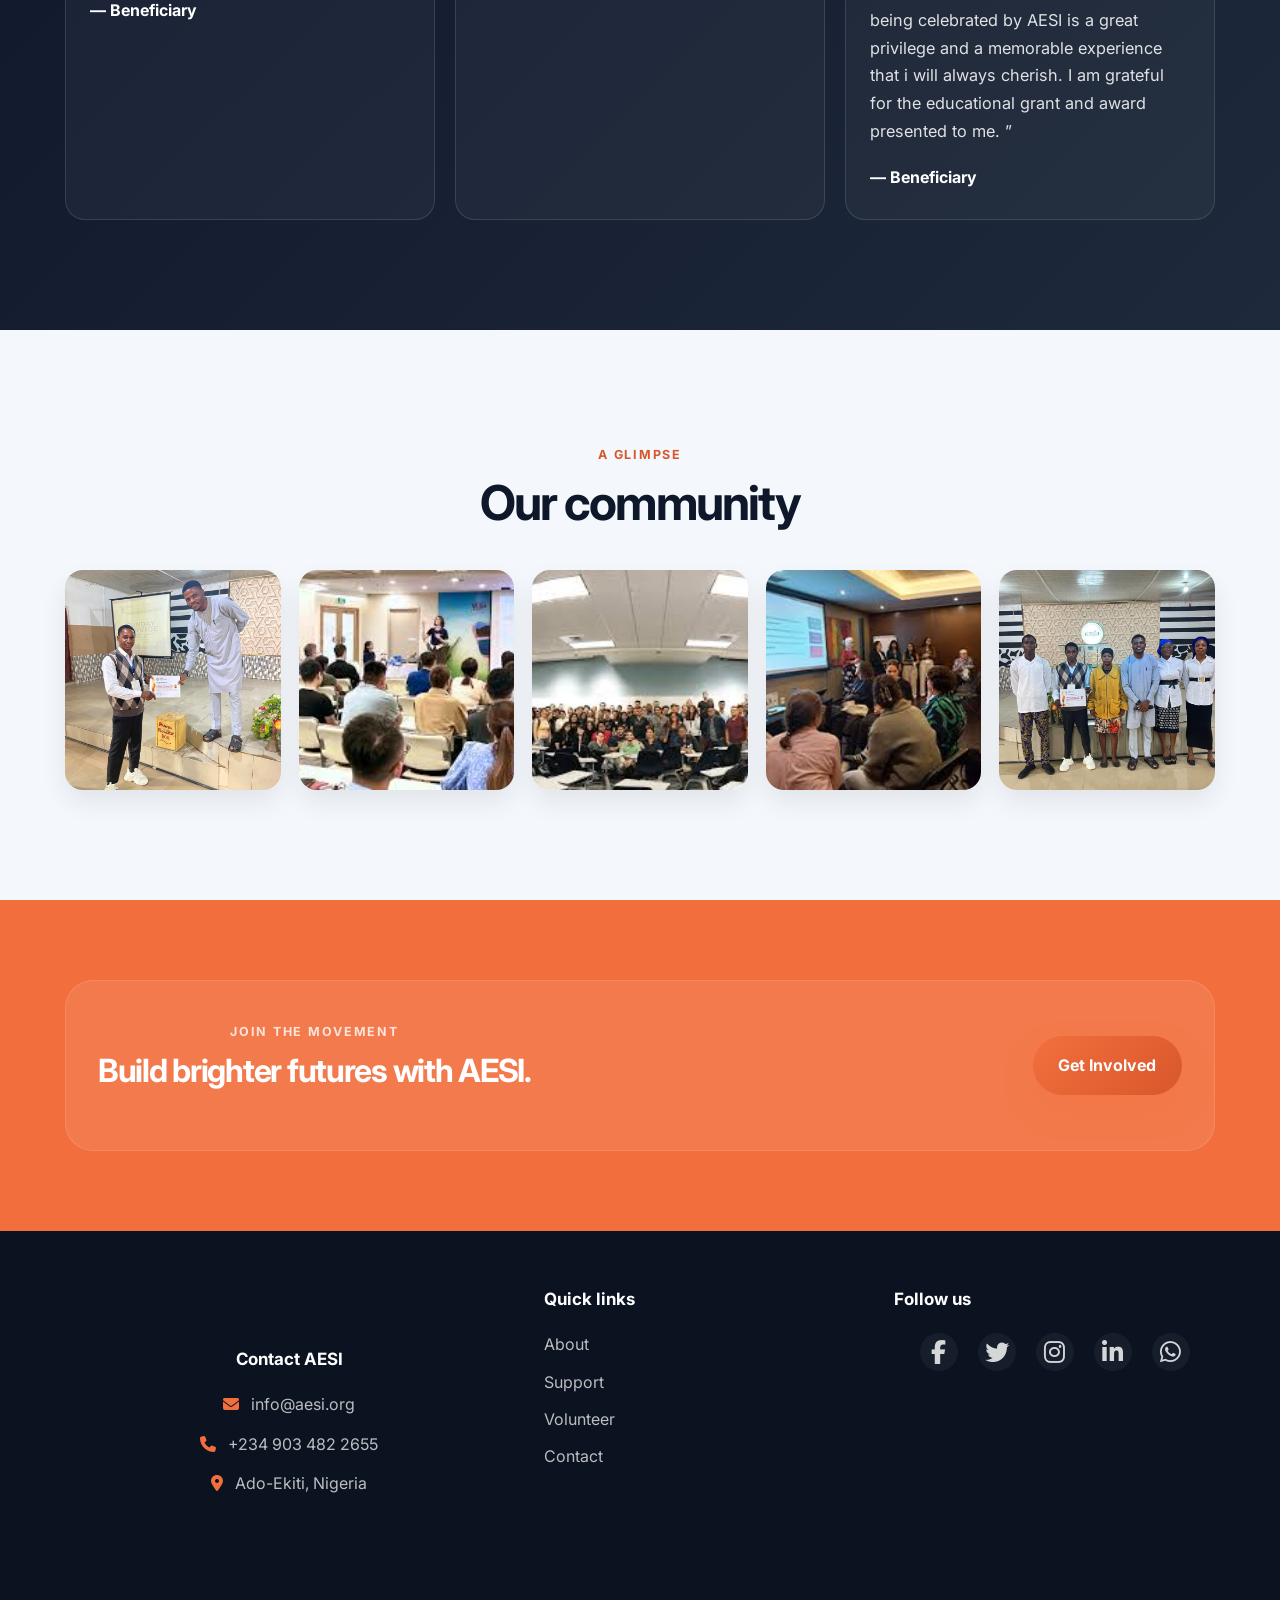
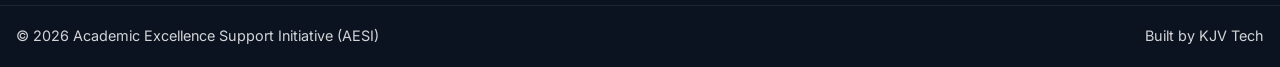
==== commit 2ad0080c: "Few changes" ====
--- a/index.html
+++ b/index.html
@@ -198,7 +198,7 @@
       <div class="container">
         <div class="section-heading center">
           <span class="eyebrow">A glimpse</span>
-          <h2>Our learning community</h2>
+          <h2>Our community</h2>
         </div>
 
         <div class="gallery-grid">
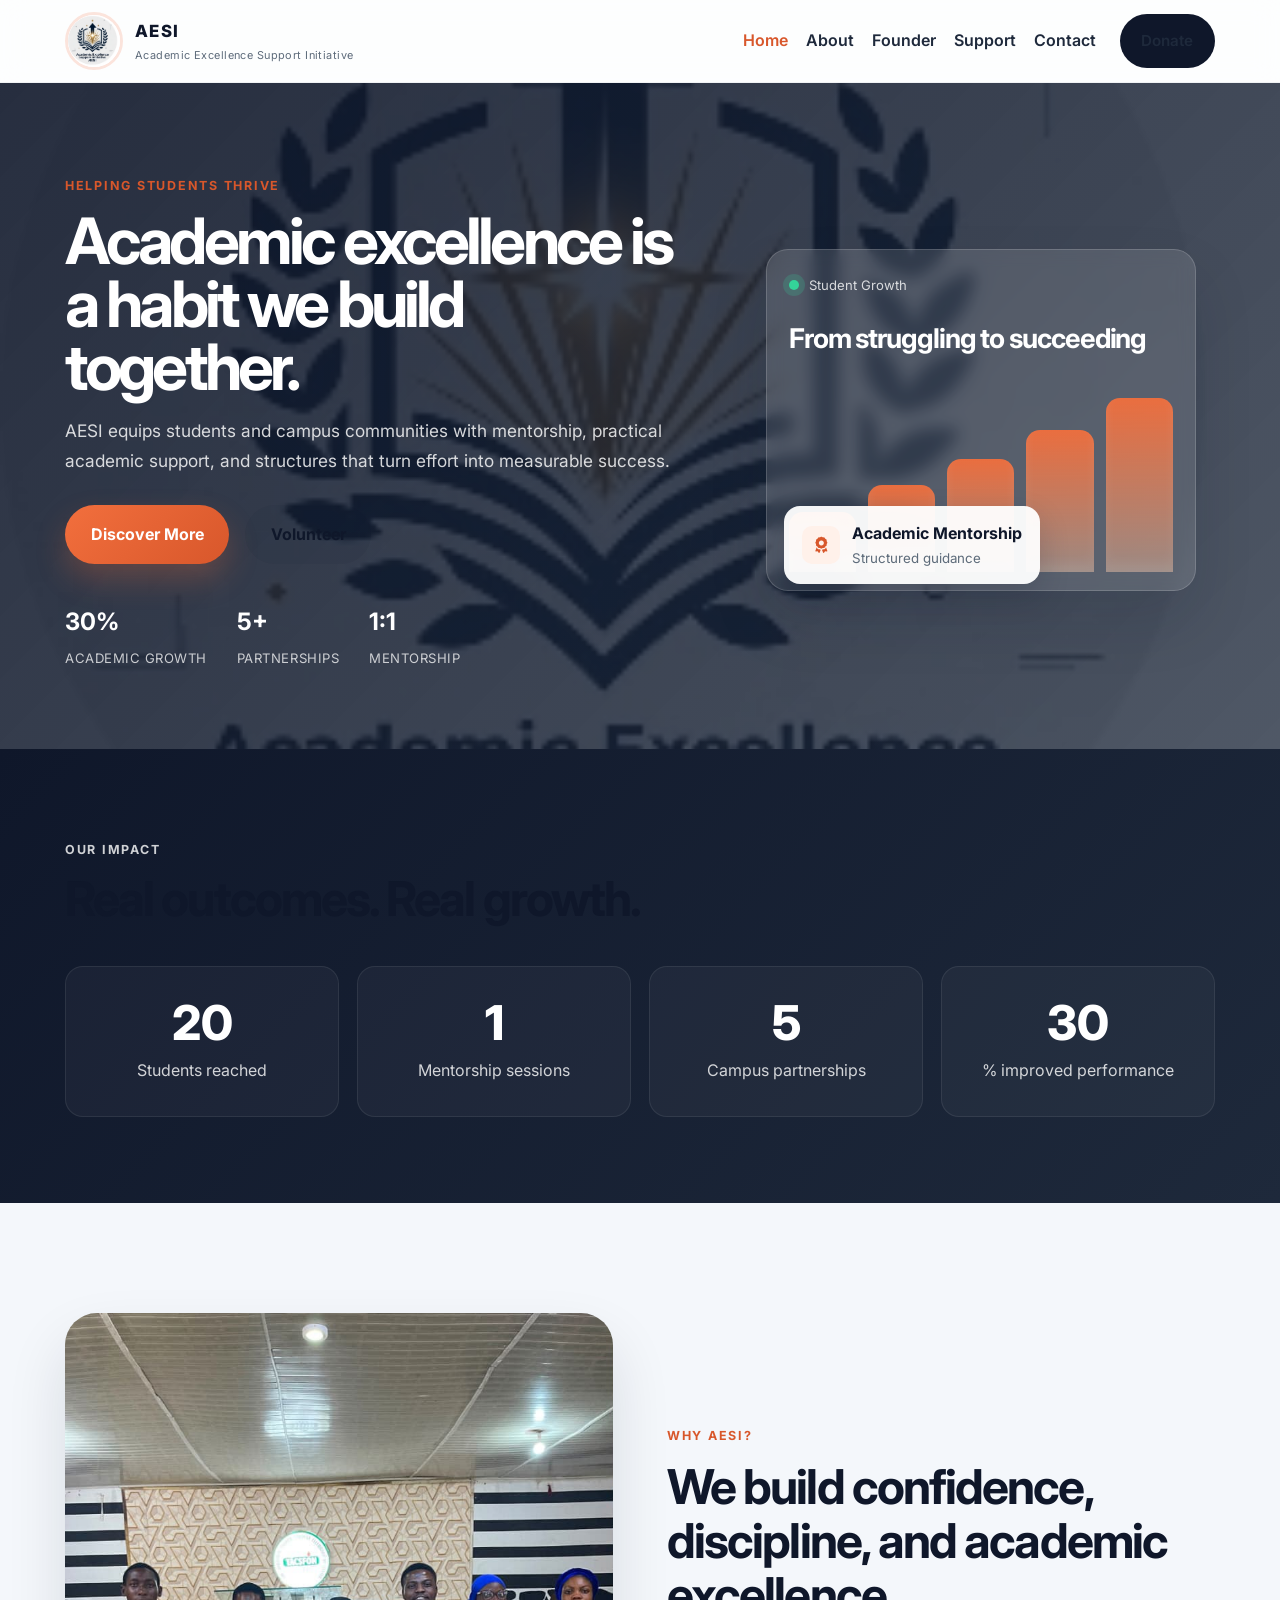
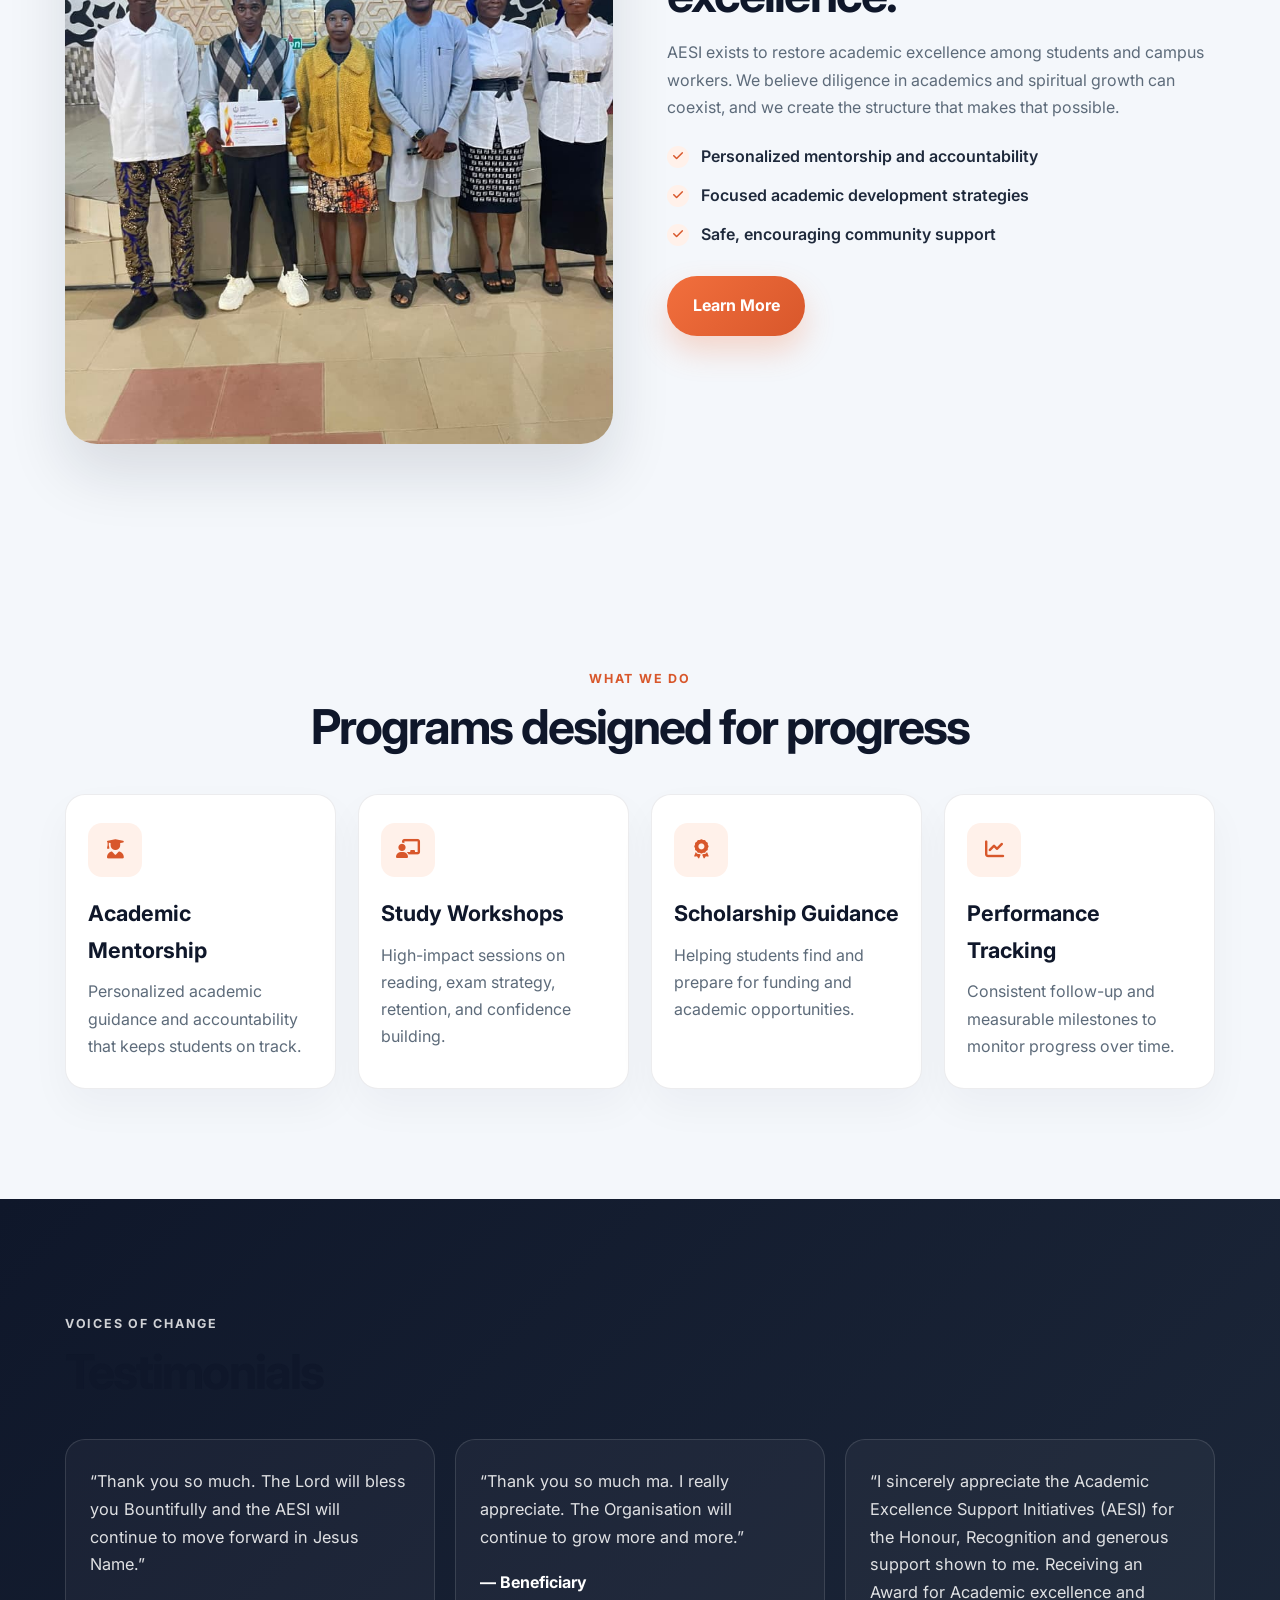
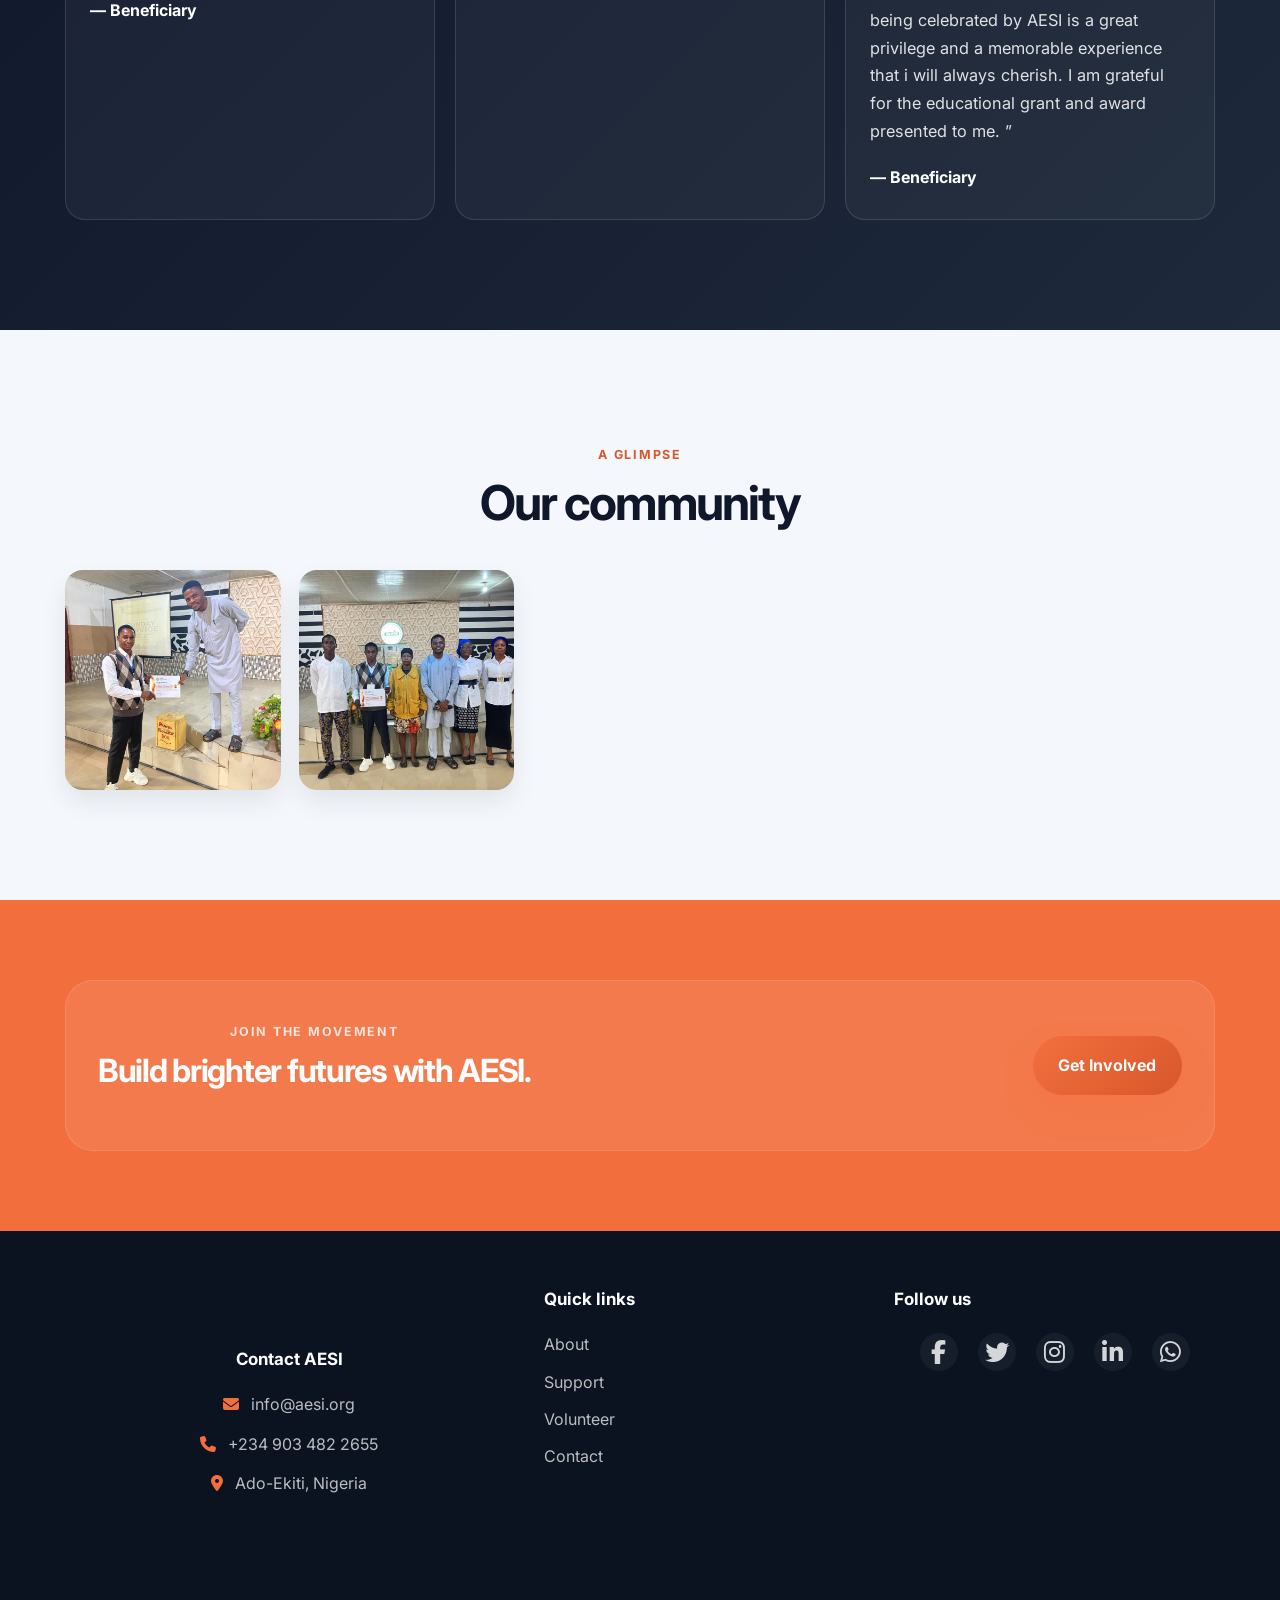
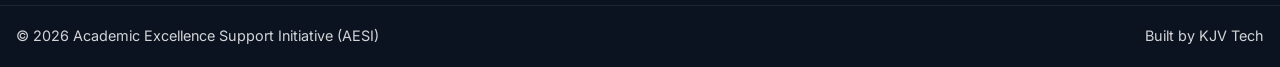
==== commit 9e8ff0da: "Remove Images" ====
--- a/index.html
+++ b/index.html
@@ -200,12 +200,11 @@
           <span class="eyebrow">A glimpse</span>
           <h2>Our community</h2>
         </div>
-
         <div class="gallery-grid">
           <img src="images/gallery1.jpg" alt="AESI community activity" class="gallery-img reveal">
-          <img src="images/gallery2.jpg" alt="Students collaborating" class="gallery-img reveal">
+         <!-- <img src="images/gallery2.jpg" alt="Students collaborating" class="gallery-img reveal">
           <img src="images/gallery3.jpg" alt="Mentorship session" class="gallery-img reveal">
-          <img src="images/gallery4.jpg" alt="Academic support discussion" class="gallery-img reveal">
+          <img src="images/gallery4.jpg" alt="Academic support discussion" class="gallery-img reveal">-->
           <img src="images/gallery5.jpg" alt="Academic excellence session" class="gallery-img reveal">
         </div>
       </div>
